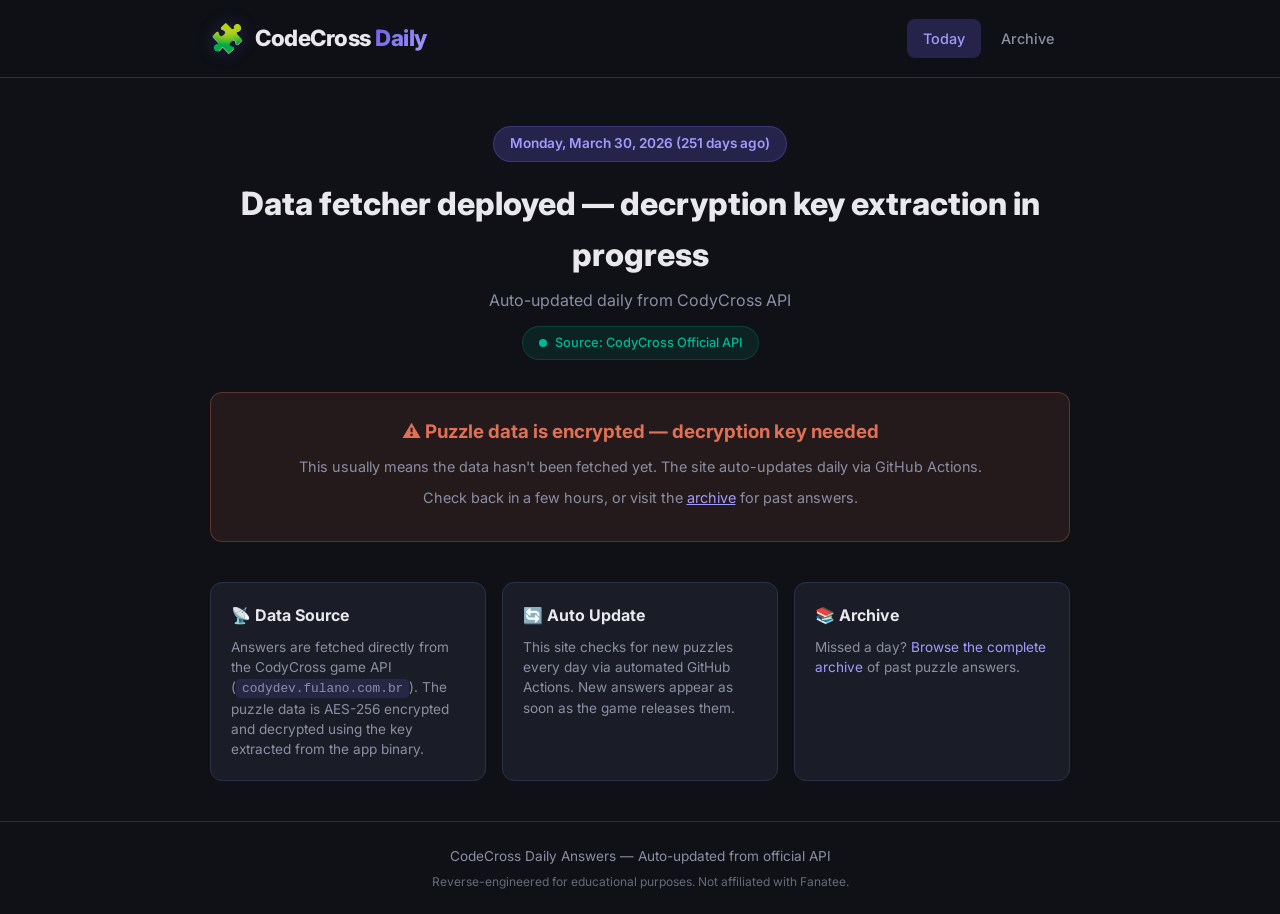
==== index.html @ 8000e976 "Initial commit: CodeCross Daily Answers website - Today page with auto-loading current date - Archiv" ====
<!DOCTYPE html>
<html lang="en">
<head>
  <meta charset="UTF-8">
  <meta name="viewport" content="width=device-width, initial-scale=1.0">
  <title>CodeCross Daily Answers - Today's Puzzle Solutions</title>
  <meta name="description" content="Get today's CodeCross puzzle answers instantly. Updated daily with all groups and clues solved for you.">
  <link rel="stylesheet" href="styles.css">
  <link rel="preconnect" href="https://fonts.googleapis.com">
  <link href="https://fonts.googleapis.com/css2?family=Inter:wght@400;500;600;700;800&display=swap" rel="stylesheet">
</head>
<body>
  <header>
    <div class="container">
      <div class="logo">
        <span class="logo-icon">🧩</span>
        <h1>CodeCross <span class="highlight">Daily</span></h1>
      </div>
      <nav>
        <a href="index.html" class="active">Today</a>
        <a href="archive.html">Archive</a>
      </nav>
    </div>
  </header>

  <main class="container">
    <section class="hero">
      <div class="date-badge" id="today-date">Loading...</div>
      <h2 id="today-theme">Loading today's answers...</h2>
      <p class="subtitle">Auto-updated daily from CodyCross API</p>
      <div class="source-badge">
        <span class="dot"></span>
        Source: CodyCross Official API
      </div>
    </section>

    <section class="answers-grid" id="answers-container">
      <div class="loading-spinner">
        <div class="spinner"></div>
        <p>Loading puzzle answers...</p>
      </div>
    </section>

    <section class="info-section">
      <div class="info-card">
        <h3>📡 Data Source</h3>
        <p>Answers are fetched directly from the CodyCross game API (<code>codydev.fulano.com.br</code>). The puzzle data is AES-256 encrypted and decrypted using the key extracted from the app binary.</p>
      </div>
      <div class="info-card">
        <h3>🔄 Auto Update</h3>
        <p>This site checks for new puzzles every day via automated GitHub Actions. New answers appear as soon as the game releases them.</p>
      </div>
      <div class="info-card">
        <h3>📚 Archive</h3>
        <p>Missed a day? <a href="archive.html">Browse the complete archive</a> of past puzzle answers.</p>
      </div>
    </section>
  </main>

  <footer>
    <div class="container">
      <p>CodeCross Daily Answers — Auto-updated from official API</p>
      <p class="disclaimer">Reverse-engineered for educational purposes. Not affiliated with Fanatee.</p>
    </div>
  </footer>

  <script src="app.js"></script>
</body>
</html>
---- styles.css ----
:root {
  --bg: #0f1117;
  --bg-card: #1a1d27;
  --bg-card-hover: #222632;
  --text: #e8e8ed;
  --text-muted: #8b8fa3;
  --accent: #6c5ce7;
  --accent-light: #a29bfe;
  --accent-glow: rgba(108, 92, 231, 0.25);
  --success: #00b894;
  --success-glow: rgba(0, 184, 148, 0.2);
  --warning: #fdcb6e;
  --error: #e17055;
  --border: #2d3148;
  --radius: 12px;
  --radius-lg: 16px;
}

* { margin: 0; padding: 0; box-sizing: border-box; }

body {
  font-family: 'Inter', -apple-system, sans-serif;
  background: var(--bg);
  color: var(--text);
  line-height: 1.6;
  min-height: 100vh;
}

.container {
  max-width: 900px;
  margin: 0 auto;
  padding: 0 20px;
}

/* Header */
header {
  border-bottom: 1px solid var(--border);
  padding: 16px 0;
  position: sticky;
  top: 0;
  background: rgba(15, 17, 23, 0.95);
  backdrop-filter: blur(12px);
  z-index: 100;
}

header .container {
  display: flex;
  justify-content: space-between;
  align-items: center;
}

.logo {
  display: flex;
  align-items: center;
  gap: 10px;
}

.logo-icon {
  font-size: 28px;
  filter: drop-shadow(0 0 8px var(--accent-glow));
}

.logo h1 {
  font-size: 1.4rem;
  font-weight: 800;
  letter-spacing: -0.5px;
}

.highlight {
  background: linear-gradient(135deg, var(--accent), var(--accent-light));
  -webkit-background-clip: text;
  -webkit-text-fill-color: transparent;
}

nav {
  display: flex;
  gap: 4px;
}

nav a {
  text-decoration: none;
  color: var(--text-muted);
  padding: 8px 16px;
  border-radius: 8px;
  font-size: 0.9rem;
  font-weight: 500;
  transition: all 0.2s;
}

nav a:hover {
  color: var(--text);
  background: var(--bg-card);
}

nav a.active {
  color: var(--accent-light);
  background: var(--accent-glow);
}

/* Hero */
.hero {
  text-align: center;
  padding: 48px 0 32px;
}

.hero h2 {
  font-size: 2rem;
  font-weight: 800;
  margin-bottom: 8px;
}

.subtitle {
  color: var(--text-muted);
  font-size: 1rem;
  margin-bottom: 12px;
}

.date-badge {
  display: inline-block;
  background: var(--accent-glow);
  color: var(--accent-light);
  padding: 6px 16px;
  border-radius: 20px;
  font-size: 0.85rem;
  font-weight: 600;
  margin-bottom: 16px;
  border: 1px solid rgba(108, 92, 231, 0.3);
}

.source-badge {
  display: inline-flex;
  align-items: center;
  gap: 8px;
  background: rgba(0, 184, 148, 0.1);
  color: var(--success);
  padding: 6px 16px;
  border-radius: 20px;
  font-size: 0.8rem;
  font-weight: 500;
  border: 1px solid rgba(0, 184, 148, 0.2);
}

.source-badge .dot {
  width: 8px;
  height: 8px;
  background: var(--success);
  border-radius: 50%;
  animation: pulse 2s infinite;
}

@keyframes pulse {
  0%, 100% { opacity: 1; }
  50% { opacity: 0.5; }
}

/* Group Cards */
.answers-grid {
  display: grid;
  gap: 20px;
  margin-bottom: 40px;
}

.group-card {
  background: var(--bg-card);
  border: 1px solid var(--border);
  border-radius: var(--radius-lg);
  overflow: hidden;
  transition: all 0.3s ease;
}

.group-card:hover {
  border-color: var(--accent);
  box-shadow: 0 0 30px var(--accent-glow);
}

.group-header {
  background: linear-gradient(135deg, rgba(108, 92, 231, 0.15), rgba(162, 155, 254, 0.05));
  padding: 16px 24px;
  border-bottom: 1px solid var(--border);
  display: flex;
  align-items: center;
  gap: 10px;
}

.group-number {
  background: var(--accent);
  color: white;
  width: 32px;
  height: 32px;
  border-radius: 8px;
  display: flex;
  align-items: center;
  justify-content: center;
  font-weight: 700;
  font-size: 0.9rem;
}

.group-header h3 {
  font-size: 1rem;
  font-weight: 600;
}

.puzzles {
  padding: 8px 0;
}

.puzzle-row {
  display: grid;
  grid-template-columns: 1fr auto;
  align-items: center;
  padding: 14px 24px;
  border-bottom: 1px solid rgba(45, 49, 72, 0.5);
  transition: background 0.15s;
}

.puzzle-row:last-child {
  border-bottom: none;
}

.puzzle-row:hover {
  background: var(--bg-card-hover);
}

.clue {
  color: var(--text-muted);
  font-size: 0.95rem;
}

.answer {
  font-weight: 700;
  font-size: 0.95rem;
  color: var(--success);
  background: var(--success-glow);
  padding: 4px 14px;
  border-radius: 6px;
  letter-spacing: 1px;
  white-space: nowrap;
  font-family: 'Inter', monospace;
}

/* Info Section */
.info-section {
  display: grid;
  grid-template-columns: repeat(auto-fit, minmax(250px, 1fr));
  gap: 16px;
  margin-bottom: 40px;
}

.info-card {
  background: var(--bg-card);
  border: 1px solid var(--border);
  border-radius: var(--radius);
  padding: 20px;
}

.info-card h3 {
  font-size: 1rem;
  margin-bottom: 8px;
}

.info-card p {
  color: var(--text-muted);
  font-size: 0.85rem;
  line-height: 1.5;
}

.info-card a {
  color: var(--accent-light);
  text-decoration: none;
}

.info-card code {
  background: rgba(108, 92, 231, 0.15);
  padding: 2px 6px;
  border-radius: 4px;
  font-size: 0.8rem;
}

/* Loading & Error */
.loading-spinner {
  text-align: center;
  padding: 48px;
  color: var(--text-muted);
}

.spinner {
  width: 40px;
  height: 40px;
  border: 3px solid var(--border);
  border-top-color: var(--accent);
  border-radius: 50%;
  animation: spin 0.8s linear infinite;
  margin: 0 auto 16px;
}

@keyframes spin {
  to { transform: rotate(360deg); }
}

.error-box {
  background: rgba(225, 112, 85, 0.1);
  border: 1px solid rgba(225, 112, 85, 0.3);
  border-radius: var(--radius);
  padding: 24px;
  text-align: center;
}

.error-box h3 {
  color: var(--error);
  margin-bottom: 8px;
}

.error-box p {
  color: var(--text-muted);
  font-size: 0.9rem;
  margin-bottom: 8px;
}

.error-box a {
  color: var(--accent-light);
}

/* Archive */
.archive-controls {
  margin-bottom: 20px;
}

.search-box {
  width: 100%;
  padding: 12px 16px;
  background: var(--bg-card);
  border: 1px solid var(--border);
  border-radius: var(--radius);
  color: var(--text);
  font-size: 0.95rem;
  font-family: inherit;
  outline: none;
  transition: border-color 0.2s;
}

.search-box:focus {
  border-color: var(--accent);
}

.search-box::placeholder {
  color: var(--text-muted);
}

.archive-list {
  display: grid;
  gap: 12px;
  margin-bottom: 40px;
}

.archive-item {
  background: var(--bg-card);
  border: 1px solid var(--border);
  border-radius: var(--radius);
  padding: 20px 24px;
  cursor: pointer;
  transition: all 0.2s;
}

.archive-item:hover {
  border-color: var(--accent);
  transform: translateX(4px);
}

.archive-meta {
  display: flex;
  align-items: center;
  gap: 12px;
  margin-bottom: 4px;
}

.archive-date {
  font-size: 0.82rem;
  color: var(--text-muted);
}

.archive-world {
  font-size: 0.75rem;
  background: var(--accent-glow);
  color: var(--accent-light);
  padding: 2px 8px;
  border-radius: 4px;
}

.archive-theme {
  font-size: 1.1rem;
  font-weight: 700;
  margin-bottom: 10px;
}

.archive-preview {
  display: flex;
  gap: 8px;
  flex-wrap: wrap;
}

.archive-group-badge {
  background: var(--accent-glow);
  color: var(--accent-light);
  padding: 3px 10px;
  border-radius: 6px;
  font-size: 0.78rem;
  font-weight: 500;
}

.archive-group-badge.encrypted {
  background: rgba(253, 203, 110, 0.15);
  color: var(--warning);
}

.archive-expanded {
  margin-top: 16px;
  padding-top: 16px;
  border-top: 1px solid var(--border);
  display: grid;
  gap: 12px;
}

.mini-group {
  background: rgba(0,0,0,0.2);
  border-radius: 8px;
  padding: 12px 16px;
}

.mini-group h4 {
  font-size: 0.85rem;
  color: var(--accent-light);
  margin-bottom: 8px;
}

.mini-puzzle {
  display: flex;
  justify-content: space-between;
  padding: 4px 0;
  font-size: 0.85rem;
}

.mini-puzzle .clue { color: var(--text-muted); }
.mini-puzzle .answer { color: var(--success); font-weight: 600; }

.empty-state {
  text-align: center;
  color: var(--text-muted);
  padding: 48px;
}

/* Footer */
footer {
  border-top: 1px solid var(--border);
  padding: 24px 0;
  text-align: center;
}

footer p {
  color: var(--text-muted);
  font-size: 0.85rem;
}

.disclaimer {
  font-size: 0.75rem !important;
  margin-top: 4px;
  opacity: 0.7;
}

/* Responsive */
@media (max-width: 600px) {
  .hero h2 { font-size: 1.5rem; }
  .puzzle-row { grid-template-columns: 1fr; gap: 8px; padding: 12px 16px; }
  .answer { justify-self: start; }
  header .container { flex-direction: column; gap: 12px; }
  .info-section { grid-template-columns: 1fr; }
}
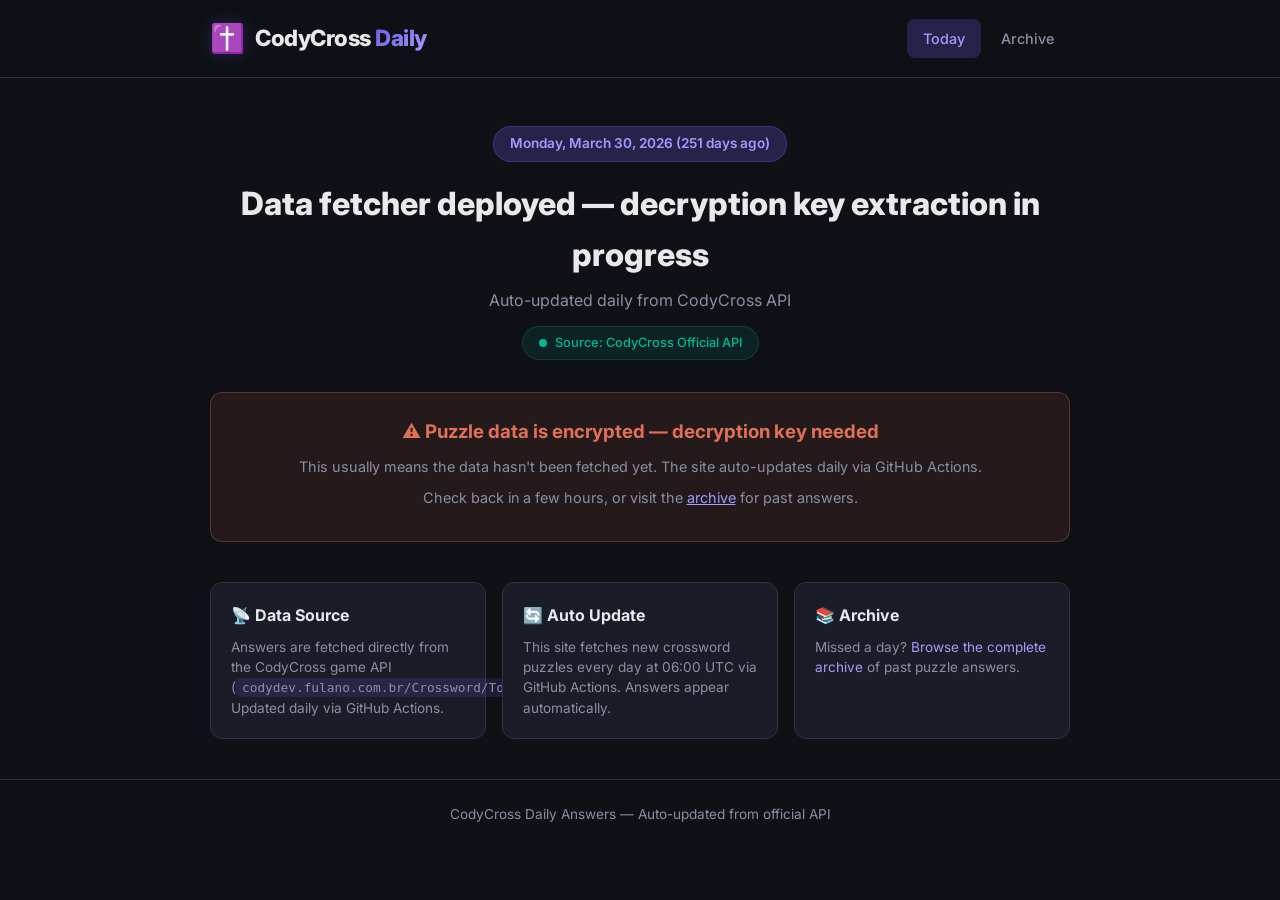
==== commit cb279bd0: "v3.0: Use unencrypted API endpoint (no AES key needed) - Rewritten fetch_answers.py to use /Crosswor" ====
--- a/index.html
+++ b/index.html
@@ -3,8 +3,8 @@
 <head>
   <meta charset="UTF-8">
   <meta name="viewport" content="width=device-width, initial-scale=1.0">
-  <title>CodeCross Daily Answers - Today's Puzzle Solutions</title>
-  <meta name="description" content="Get today's CodeCross puzzle answers instantly. Updated daily with all groups and clues solved for you.">
+  <title>CodyCross Daily Answers - Today's Crossword Solutions</title>
+  <meta name="description" content="Get today's CodyCross crossword puzzle answers instantly. Updated daily with all clues and solutions.">
   <link rel="stylesheet" href="styles.css">
   <link rel="preconnect" href="https://fonts.googleapis.com">
   <link href="https://fonts.googleapis.com/css2?family=Inter:wght@400;500;600;700;800&display=swap" rel="stylesheet">
@@ -13,8 +13,8 @@
   <header>
     <div class="container">
       <div class="logo">
-        <span class="logo-icon">🧩</span>
-        <h1>CodeCross <span class="highlight">Daily</span></h1>
+        <span class="logo-icon">✝️</span>
+        <h1>CodyCross <span class="highlight">Daily</span></h1>
       </div>
       <nav>
         <a href="index.html" class="active">Today</a>
@@ -44,11 +44,11 @@
     <section class="info-section">
       <div class="info-card">
         <h3>📡 Data Source</h3>
-        <p>Answers are fetched directly from the CodyCross game API (<code>codydev.fulano.com.br</code>). The puzzle data is AES-256 encrypted and decrypted using the key extracted from the app binary.</p>
+        <p>Answers are fetched directly from the CodyCross game API (<code>codydev.fulano.com.br/Crossword/TodaysCrossword</code>). Updated daily via GitHub Actions.</p>
       </div>
       <div class="info-card">
         <h3>🔄 Auto Update</h3>
-        <p>This site checks for new puzzles every day via automated GitHub Actions. New answers appear as soon as the game releases them.</p>
+        <p>This site fetches new crossword puzzles every day at 06:00 UTC via GitHub Actions. Answers appear automatically.</p>
       </div>
       <div class="info-card">
         <h3>📚 Archive</h3>
@@ -59,8 +59,7 @@
 
   <footer>
     <div class="container">
-      <p>CodeCross Daily Answers — Auto-updated from official API</p>
-      <p class="disclaimer">Reverse-engineered for educational purposes. Not affiliated with Fanatee.</p>
+      <p>CodyCross Daily Answers — Auto-updated from official API</p>
     </div>
   </footer>
 
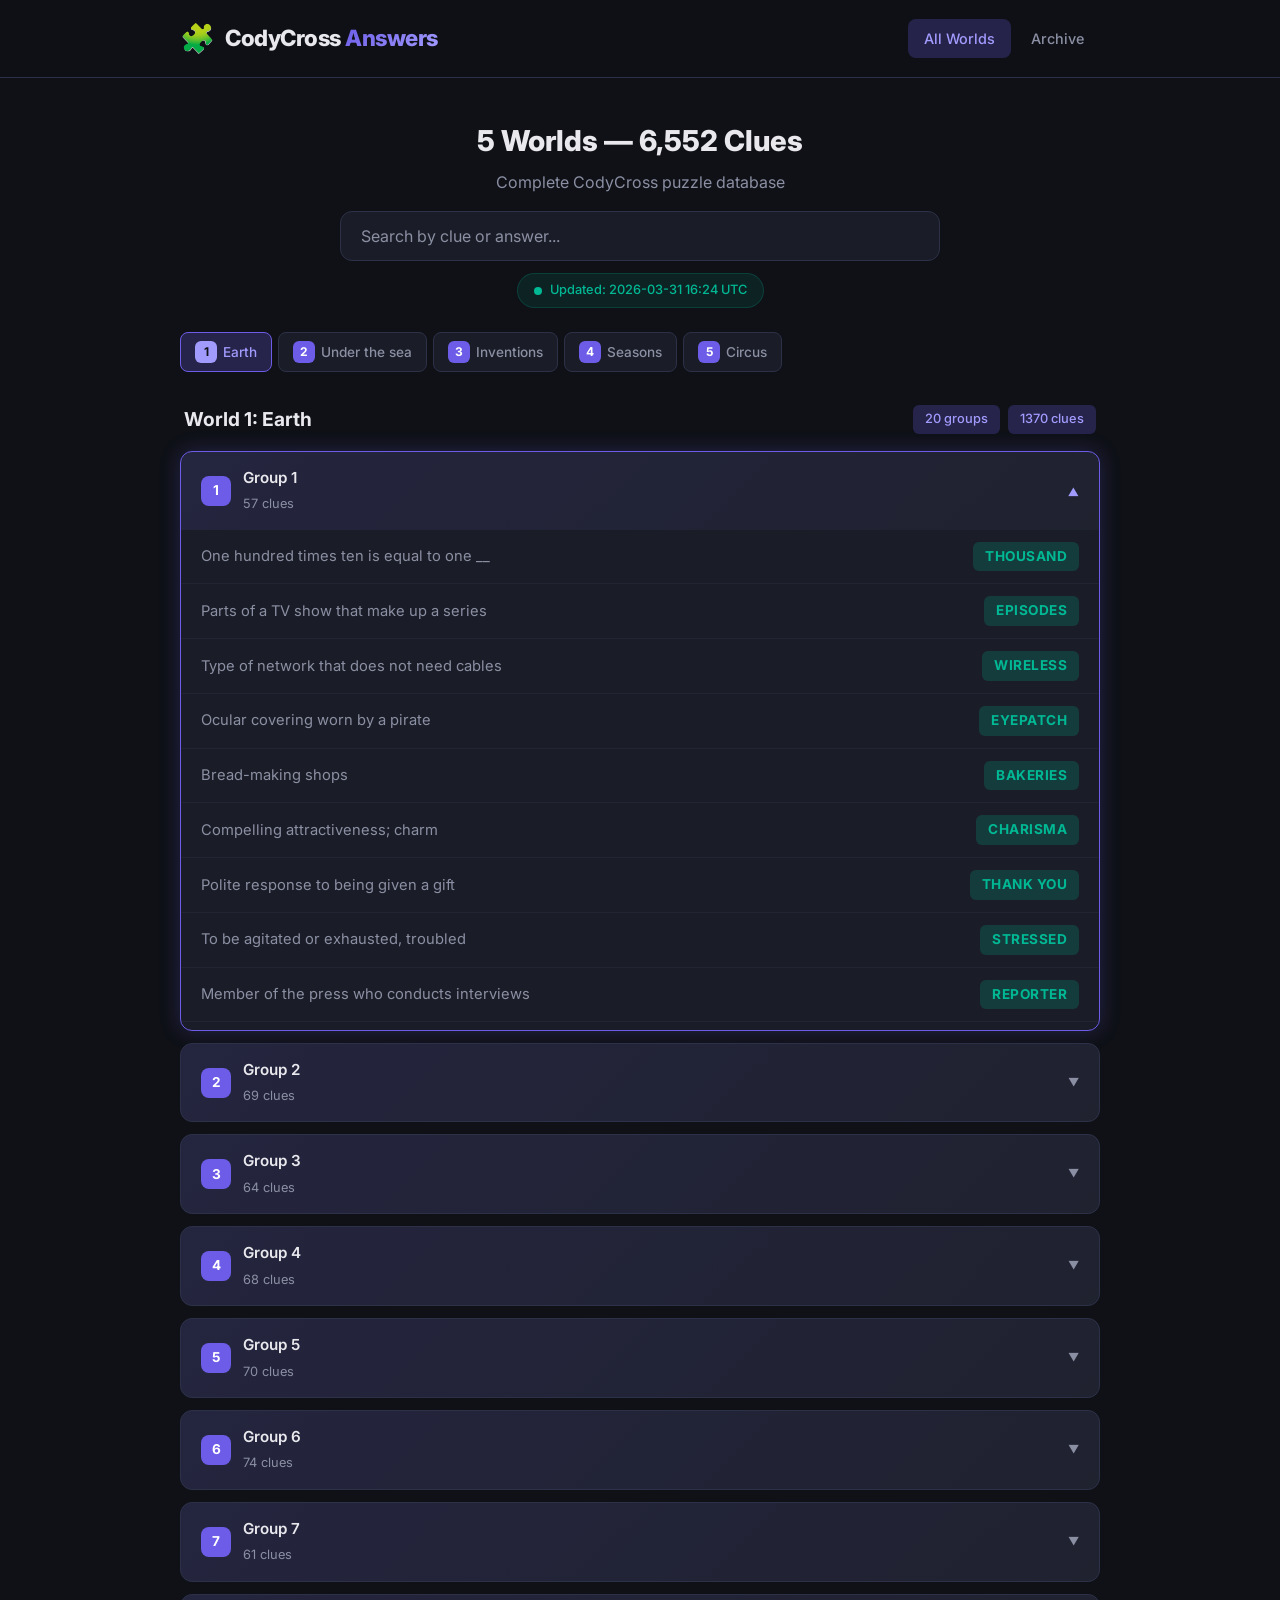
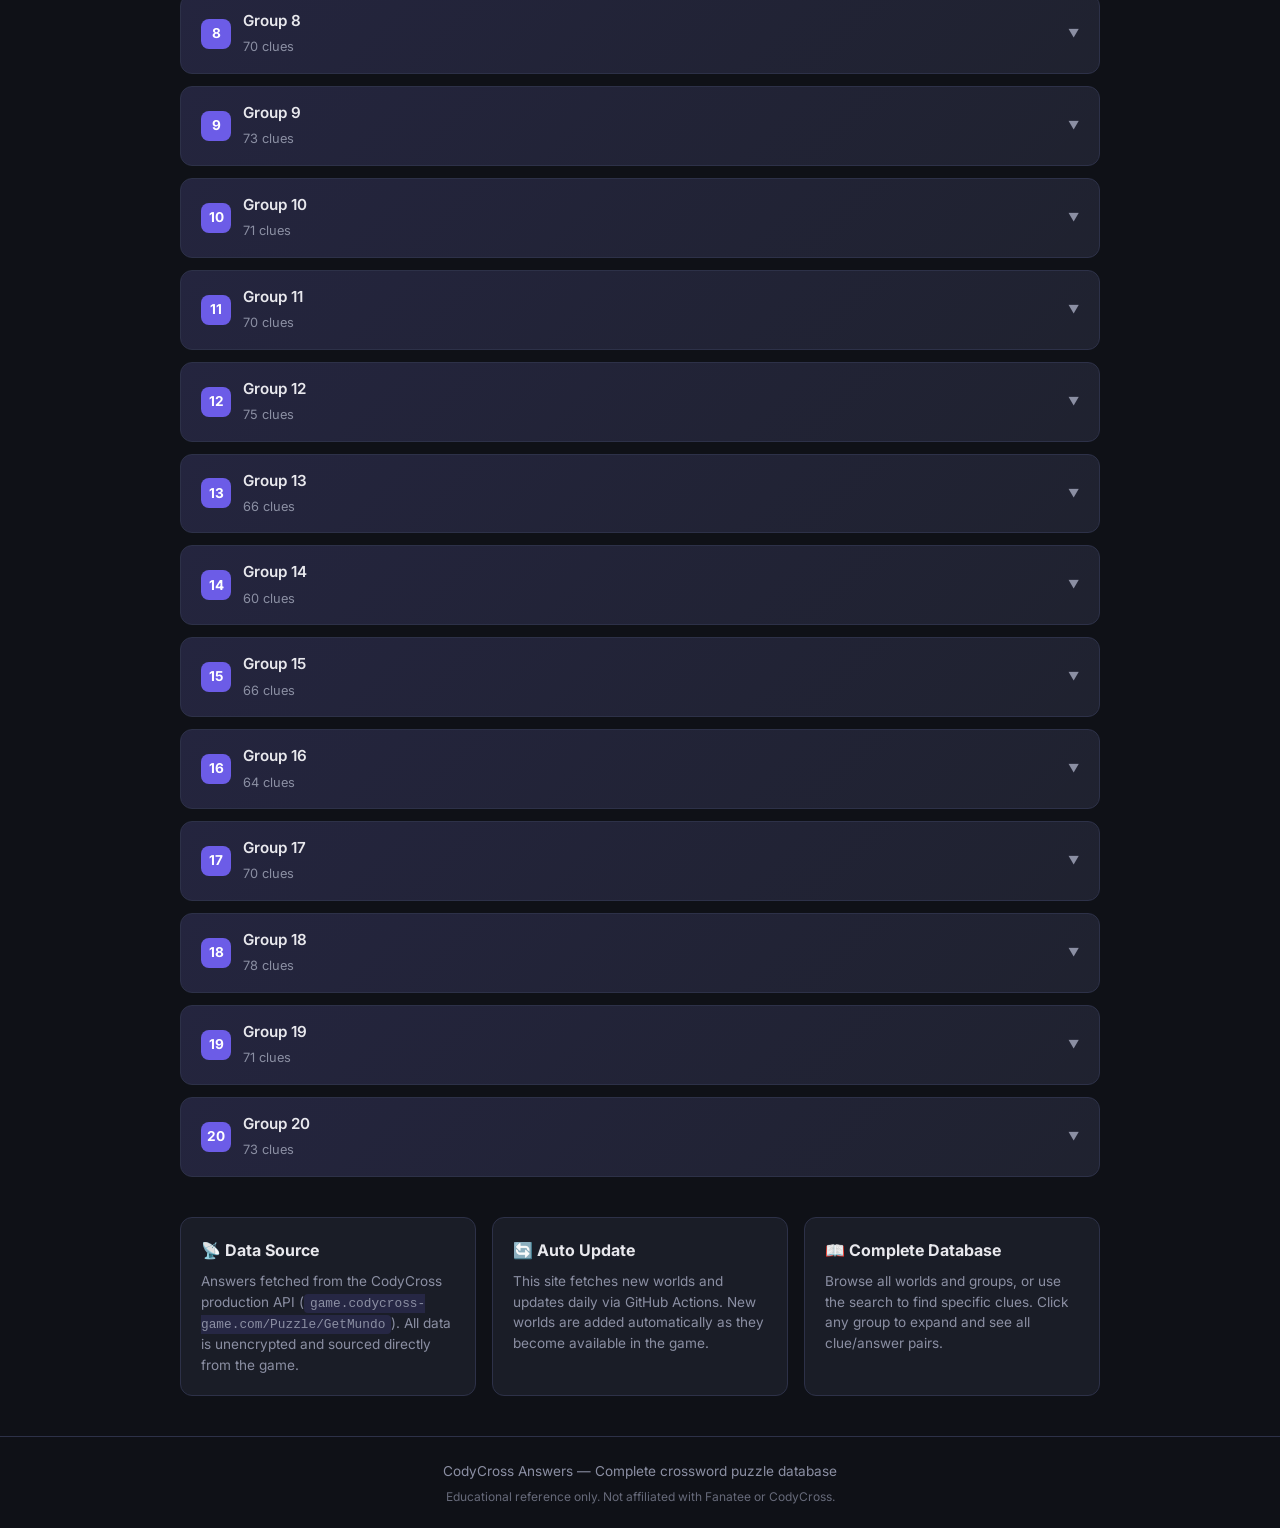
==== commit c1002505: "v4.0: Production API fetcher, world tabs, search, all 5 worlds - Rewrote fetcher to use production A" ====
--- a/index.html
+++ b/index.html
@@ -3,8 +3,8 @@
 <head>
   <meta charset="UTF-8">
   <meta name="viewport" content="width=device-width, initial-scale=1.0">
-  <title>CodyCross Daily Answers - Today's Crossword Solutions</title>
-  <meta name="description" content="Get today's CodyCross crossword puzzle answers instantly. Updated daily with all clues and solutions.">
+  <title>CodyCross Answers — All Worlds, All Clues & Solutions</title>
+  <meta name="description" content="Complete CodyCross crossword puzzle answers for all worlds. Search by clue or answer. Updated automatically from the official API.">
   <link rel="stylesheet" href="styles.css">
   <link rel="preconnect" href="https://fonts.googleapis.com">
   <link href="https://fonts.googleapis.com/css2?family=Inter:wght@400;500;600;700;800&display=swap" rel="stylesheet">
@@ -13,56 +13,73 @@
   <header>
     <div class="container">
       <div class="logo">
-        <span class="logo-icon">✝️</span>
-        <h1>CodyCross <span class="highlight">Daily</span></h1>
+        <span class="logo-icon">&#x1F9E9;</span>
+        <h1>CodyCross <span class="highlight">Answers</span></h1>
       </div>
       <nav>
-        <a href="index.html" class="active">Today</a>
+        <a href="index.html" class="active">All Worlds</a>
         <a href="archive.html">Archive</a>
       </nav>
     </div>
   </header>
 
   <main class="container">
-    <section class="hero">
-      <div class="date-badge" id="today-date">Loading...</div>
-      <h2 id="today-theme">Loading today's answers...</h2>
-      <p class="subtitle">Auto-updated daily from CodyCross API</p>
+    <!-- Search Bar -->
+    <section class="search-hero">
+      <h2 id="page-title">Loading...</h2>
+      <p class="subtitle" id="page-subtitle">Complete puzzle database</p>
+      <div class="search-wrapper">
+        <input type="text" id="search-input" placeholder="Search by clue or answer..." class="search-box" autocomplete="off" spellcheck="false">
+        <div class="search-stats" id="search-stats"></div>
+      </div>
       <div class="source-badge">
         <span class="dot"></span>
-        Source: CodyCross Official API
+        <span id="last-updated">Loading...</span>
       </div>
     </section>
 
-    <section class="answers-grid" id="answers-container">
-      <div class="loading-spinner">
-        <div class="spinner"></div>
-        <p>Loading puzzle answers...</p>
+    <!-- World Tabs -->
+    <section class="world-tabs-wrapper" id="world-tabs-wrapper">
+      <div class="world-tabs" id="world-tabs">
+        <!-- Tabs generated by JS -->
       </div>
     </section>
 
+    <!-- World Content -->
+    <section class="world-content" id="world-content">
+      <div class="loading-spinner">
+        <div class="spinner"></div>
+        <p>Loading puzzle database...</p>
+      </div>
+    </section>
+
+    <!-- Info Section -->
     <section class="info-section">
       <div class="info-card">
-        <h3>📡 Data Source</h3>
-        <p>Answers are fetched directly from the CodyCross game API (<code>codydev.fulano.com.br/Crossword/TodaysCrossword</code>). Updated daily via GitHub Actions.</p>
+        <h3>&#x1F4E1; Data Source</h3>
+        <p>Answers fetched from the CodyCross production API (<code>game.codycross-game.com/Puzzle/GetMundo</code>). All data is unencrypted and sourced directly from the game.</p>
       </div>
       <div class="info-card">
-        <h3>🔄 Auto Update</h3>
-        <p>This site fetches new crossword puzzles every day at 06:00 UTC via GitHub Actions. Answers appear automatically.</p>
+        <h3>&#x1F504; Auto Update</h3>
+        <p>This site fetches new worlds and updates daily via GitHub Actions. New worlds are added automatically as they become available in the game.</p>
       </div>
       <div class="info-card">
-        <h3>📚 Archive</h3>
-        <p>Missed a day? <a href="archive.html">Browse the complete archive</a> of past puzzle answers.</p>
+        <h3>&#x1F4D6; Complete Database</h3>
+        <p>Browse all worlds and groups, or use the search to find specific clues. Click any group to expand and see all clue/answer pairs.</p>
       </div>
     </section>
   </main>
 
   <footer>
     <div class="container">
-      <p>CodyCross Daily Answers — Auto-updated from official API</p>
+      <p>CodyCross Answers — Complete crossword puzzle database</p>
+      <p class="disclaimer">Educational reference only. Not affiliated with Fanatee or CodyCross.</p>
     </div>
   </footer>
 
   <script src="app.js"></script>
+  <script>
+    document.addEventListener('DOMContentLoaded', () => initWorldsPage());
+  </script>
 </body>
 </html>
--- a/styles.css
+++ b/styles.css
@@ -27,12 +27,15 @@
 }
 
 .container {
-  max-width: 900px;
+  max-width: 960px;
   margin: 0 auto;
   padding: 0 20px;
 }
 
-/* Header */
+/* ============================================================
+   HEADER
+   ============================================================ */
+
 header {
   border-bottom: 1px solid var(--border);
   padding: 16px 0;
@@ -57,7 +60,6 @@
 
 .logo-icon {
   font-size: 28px;
-  filter: drop-shadow(0 0 8px var(--accent-glow));
 }
 
 .logo h1 {
@@ -97,34 +99,63 @@
   background: var(--accent-glow);
 }
 
-/* Hero */
-.hero {
+/* ============================================================
+   SEARCH HERO
+   ============================================================ */
+
+.search-hero {
   text-align: center;
-  padding: 48px 0 32px;
-}
-
-.hero h2 {
-  font-size: 2rem;
+  padding: 40px 0 24px;
+}
+
+.search-hero h2 {
+  font-size: 1.8rem;
   font-weight: 800;
-  margin-bottom: 8px;
+  margin-bottom: 6px;
 }
 
 .subtitle {
   color: var(--text-muted);
   font-size: 1rem;
-  margin-bottom: 12px;
-}
-
-.date-badge {
-  display: inline-block;
-  background: var(--accent-glow);
-  color: var(--accent-light);
-  padding: 6px 16px;
-  border-radius: 20px;
-  font-size: 0.85rem;
-  font-weight: 600;
   margin-bottom: 16px;
-  border: 1px solid rgba(108, 92, 231, 0.3);
+}
+
+.search-wrapper {
+  position: relative;
+  max-width: 600px;
+  margin: 0 auto 12px;
+}
+
+.search-box {
+  width: 100%;
+  padding: 14px 20px;
+  background: var(--bg-card);
+  border: 1px solid var(--border);
+  border-radius: var(--radius);
+  color: var(--text);
+  font-size: 1rem;
+  font-family: inherit;
+  outline: none;
+  transition: border-color 0.2s, box-shadow 0.2s;
+}
+
+.search-box:focus {
+  border-color: var(--accent);
+  box-shadow: 0 0 0 3px var(--accent-glow);
+}
+
+.search-box::placeholder {
+  color: var(--text-muted);
+}
+
+.search-stats {
+  position: absolute;
+  right: 16px;
+  top: 50%;
+  transform: translateY(-50%);
+  font-size: 0.8rem;
+  color: var(--text-muted);
+  pointer-events: none;
 }
 
 .source-badge {
@@ -153,64 +184,230 @@
   50% { opacity: 0.5; }
 }
 
-/* Group Cards */
-.answers-grid {
+/* ============================================================
+   WORLD TABS
+   ============================================================ */
+
+.world-tabs-wrapper {
+  margin-bottom: 24px;
+  overflow: hidden;
+}
+
+.world-tabs {
+  display: flex;
+  gap: 6px;
+  overflow-x: auto;
+  padding-bottom: 8px;
+  scrollbar-width: thin;
+  scrollbar-color: var(--border) transparent;
+}
+
+.world-tabs::-webkit-scrollbar {
+  height: 6px;
+}
+
+.world-tabs::-webkit-scrollbar-track {
+  background: transparent;
+}
+
+.world-tabs::-webkit-scrollbar-thumb {
+  background: var(--border);
+  border-radius: 3px;
+}
+
+.world-tab {
+  display: flex;
+  align-items: center;
+  gap: 6px;
+  padding: 8px 14px;
+  background: var(--bg-card);
+  border: 1px solid var(--border);
+  border-radius: 8px;
+  color: var(--text-muted);
+  font-family: inherit;
+  font-size: 0.85rem;
+  font-weight: 500;
+  cursor: pointer;
+  white-space: nowrap;
+  transition: all 0.2s;
+}
+
+.world-tab:hover {
+  background: var(--bg-card-hover);
+  color: var(--text);
+  border-color: var(--accent);
+}
+
+.world-tab.active {
+  background: var(--accent-glow);
+  color: var(--accent-light);
+  border-color: var(--accent);
+}
+
+.tab-num {
+  background: var(--accent);
+  color: white;
+  width: 22px;
+  height: 22px;
+  border-radius: 6px;
+  display: flex;
+  align-items: center;
+  justify-content: center;
+  font-size: 0.75rem;
+  font-weight: 700;
+  flex-shrink: 0;
+}
+
+.world-tab.active .tab-num {
+  background: var(--accent-light);
+  color: var(--bg);
+}
+
+.tab-name {
+  max-width: 100px;
+  overflow: hidden;
+  text-overflow: ellipsis;
+}
+
+/* ============================================================
+   WORLD CONTENT
+   ============================================================ */
+
+.world-content {
+  margin-bottom: 40px;
+}
+
+.world-header {
+  display: flex;
+  justify-content: space-between;
+  align-items: center;
+  margin-bottom: 16px;
+  padding: 0 4px;
+}
+
+.world-header h3 {
+  font-size: 1.2rem;
+  font-weight: 700;
+}
+
+.world-stats {
+  display: flex;
+  gap: 8px;
+}
+
+.stat-badge {
+  background: var(--accent-glow);
+  color: var(--accent-light);
+  padding: 4px 12px;
+  border-radius: 6px;
+  font-size: 0.8rem;
+  font-weight: 500;
+}
+
+/* ============================================================
+   GROUP CARDS (Accordion)
+   ============================================================ */
+
+.groups-list {
   display: grid;
-  gap: 20px;
-  margin-bottom: 40px;
+  gap: 12px;
 }
 
 .group-card {
   background: var(--bg-card);
   border: 1px solid var(--border);
-  border-radius: var(--radius-lg);
+  border-radius: var(--radius);
   overflow: hidden;
-  transition: all 0.3s ease;
+  transition: all 0.2s ease;
 }
 
 .group-card:hover {
+  border-color: rgba(108, 92, 231, 0.4);
+}
+
+.group-card.expanded {
   border-color: var(--accent);
-  box-shadow: 0 0 30px var(--accent-glow);
+  box-shadow: 0 0 20px var(--accent-glow);
 }
 
 .group-header {
-  background: linear-gradient(135deg, rgba(108, 92, 231, 0.15), rgba(162, 155, 254, 0.05));
-  padding: 16px 24px;
-  border-bottom: 1px solid var(--border);
-  display: flex;
-  align-items: center;
-  gap: 10px;
+  background: linear-gradient(135deg, rgba(108, 92, 231, 0.12), rgba(162, 155, 254, 0.04));
+  padding: 14px 20px;
+  display: flex;
+  align-items: center;
+  gap: 12px;
+  cursor: pointer;
+  transition: background 0.15s;
+  user-select: none;
+}
+
+.group-header:hover {
+  background: linear-gradient(135deg, rgba(108, 92, 231, 0.18), rgba(162, 155, 254, 0.08));
 }
 
 .group-number {
   background: var(--accent);
   color: white;
-  width: 32px;
-  height: 32px;
+  width: 30px;
+  height: 30px;
   border-radius: 8px;
   display: flex;
   align-items: center;
   justify-content: center;
   font-weight: 700;
-  font-size: 0.9rem;
-}
-
-.group-header h3 {
-  font-size: 1rem;
+  font-size: 0.85rem;
+  flex-shrink: 0;
+}
+
+.group-info {
+  flex: 1;
+}
+
+.group-info h4 {
+  font-size: 0.95rem;
   font-weight: 600;
 }
 
+.group-meta {
+  font-size: 0.8rem;
+  color: var(--text-muted);
+}
+
+.expand-icon {
+  color: var(--text-muted);
+  font-size: 0.7rem;
+  transition: transform 0.2s;
+}
+
+.group-card.expanded .expand-icon {
+  transform: rotate(180deg);
+  color: var(--accent-light);
+}
+
 .puzzles {
-  padding: 8px 0;
+  max-height: 500px;
+  overflow-y: auto;
+  scrollbar-width: thin;
+  scrollbar-color: var(--border) transparent;
+}
+
+.puzzles::-webkit-scrollbar {
+  width: 6px;
+}
+
+.puzzles::-webkit-scrollbar-thumb {
+  background: var(--border);
+  border-radius: 3px;
 }
 
 .puzzle-row {
   display: grid;
   grid-template-columns: 1fr auto;
   align-items: center;
-  padding: 14px 24px;
-  border-bottom: 1px solid rgba(45, 49, 72, 0.5);
+  padding: 12px 20px;
+  border-bottom: 1px solid rgba(45, 49, 72, 0.4);
   transition: background 0.15s;
+  gap: 16px;
 }
 
 .puzzle-row:last-child {
@@ -223,22 +420,221 @@
 
 .clue {
   color: var(--text-muted);
-  font-size: 0.95rem;
+  font-size: 0.92rem;
+  line-height: 1.4;
 }
 
 .answer {
   font-weight: 700;
-  font-size: 0.95rem;
+  font-size: 0.92rem;
   color: var(--success);
   background: var(--success-glow);
-  padding: 4px 14px;
+  padding: 4px 12px;
   border-radius: 6px;
-  letter-spacing: 1px;
+  letter-spacing: 0.5px;
   white-space: nowrap;
-  font-family: 'Inter', monospace;
-}
-
-/* Info Section */
+  text-transform: uppercase;
+  font-size: 0.85rem;
+}
+
+.answer-match {
+  box-shadow: 0 0 0 2px var(--success), 0 0 12px var(--success-glow);
+}
+
+/* ============================================================
+   SEARCH RESULTS
+   ============================================================ */
+
+.search-results {
+  display: grid;
+  gap: 8px;
+}
+
+.search-result-item {
+  background: var(--bg-card);
+  border: 1px solid var(--border);
+  border-radius: var(--radius);
+  padding: 14px 20px;
+  transition: all 0.15s;
+}
+
+.search-result-item:hover {
+  border-color: var(--accent);
+  transform: translateX(4px);
+}
+
+.result-meta {
+  display: flex;
+  gap: 12px;
+  margin-bottom: 6px;
+}
+
+.result-world {
+  font-size: 0.78rem;
+  color: var(--accent-light);
+  font-weight: 600;
+}
+
+.result-group {
+  font-size: 0.75rem;
+  color: var(--text-muted);
+}
+
+.result-row {
+  display: flex;
+  justify-content: space-between;
+  align-items: center;
+  gap: 16px;
+}
+
+.result-row .clue {
+  color: var(--text);
+  font-size: 0.9rem;
+}
+
+.result-row .answer {
+  font-size: 0.82rem;
+}
+
+mark {
+  background: rgba(253, 203, 110, 0.3);
+  color: var(--warning);
+  border-radius: 2px;
+  padding: 0 2px;
+}
+
+.truncated-notice {
+  text-align: center;
+  color: var(--text-muted);
+  font-size: 0.85rem;
+  padding: 16px;
+}
+
+.empty-state {
+  text-align: center;
+  color: var(--text-muted);
+  padding: 48px;
+}
+
+.empty-state .hint {
+  font-size: 0.85rem;
+  margin-top: 8px;
+  opacity: 0.7;
+}
+
+/* ============================================================
+   ARCHIVE
+   ============================================================ */
+
+.archive-controls {
+  margin-bottom: 20px;
+}
+
+.archive-list {
+  display: grid;
+  gap: 12px;
+  margin-bottom: 40px;
+}
+
+.archive-item {
+  background: var(--bg-card);
+  border: 1px solid var(--border);
+  border-radius: var(--radius);
+  padding: 20px 24px;
+  cursor: pointer;
+  transition: all 0.2s;
+}
+
+.archive-item:hover {
+  border-color: var(--accent);
+  transform: translateX(4px);
+}
+
+.archive-meta {
+  display: flex;
+  align-items: center;
+  gap: 12px;
+  margin-bottom: 4px;
+}
+
+.archive-world {
+  font-size: 0.82rem;
+  background: var(--accent-glow);
+  color: var(--accent-light);
+  padding: 2px 10px;
+  border-radius: 4px;
+  font-weight: 600;
+}
+
+.archive-stats {
+  font-size: 0.78rem;
+  color: var(--text-muted);
+}
+
+.archive-theme {
+  font-size: 1.1rem;
+  font-weight: 700;
+  margin-bottom: 10px;
+}
+
+.archive-preview {
+  display: flex;
+  gap: 8px;
+  flex-wrap: wrap;
+}
+
+.archive-group-badge {
+  background: var(--accent-glow);
+  color: var(--accent-light);
+  padding: 3px 10px;
+  border-radius: 6px;
+  font-size: 0.78rem;
+  font-weight: 500;
+}
+
+.archive-expanded {
+  margin-top: 16px;
+  padding-top: 16px;
+  border-top: 1px solid var(--border);
+  display: grid;
+  gap: 12px;
+}
+
+.mini-group {
+  background: rgba(0,0,0,0.2);
+  border-radius: 8px;
+  padding: 12px 16px;
+}
+
+.mini-group h4 {
+  font-size: 0.85rem;
+  color: var(--accent-light);
+  margin-bottom: 8px;
+}
+
+.mini-puzzle {
+  display: flex;
+  justify-content: space-between;
+  padding: 4px 0;
+  font-size: 0.85rem;
+  gap: 16px;
+}
+
+.mini-puzzle .clue { color: var(--text-muted); flex: 1; }
+.mini-puzzle .answer { color: var(--success); font-weight: 600; white-space: nowrap; }
+
+.more-clues {
+  color: var(--text-muted);
+  font-size: 0.8rem;
+  text-align: center;
+  padding-top: 8px;
+  opacity: 0.7;
+}
+
+/* ============================================================
+   INFO SECTION
+   ============================================================ */
+
 .info-section {
   display: grid;
   grid-template-columns: repeat(auto-fit, minmax(250px, 1fr));
@@ -276,7 +672,10 @@
   font-size: 0.8rem;
 }
 
-/* Loading & Error */
+/* ============================================================
+   LOADING & ERROR
+   ============================================================ */
+
 .loading-spinner {
   text-align: center;
   padding: 48px;
@@ -320,135 +719,10 @@
   color: var(--accent-light);
 }
 
-/* Archive */
-.archive-controls {
-  margin-bottom: 20px;
-}
-
-.search-box {
-  width: 100%;
-  padding: 12px 16px;
-  background: var(--bg-card);
-  border: 1px solid var(--border);
-  border-radius: var(--radius);
-  color: var(--text);
-  font-size: 0.95rem;
-  font-family: inherit;
-  outline: none;
-  transition: border-color 0.2s;
-}
-
-.search-box:focus {
-  border-color: var(--accent);
-}
-
-.search-box::placeholder {
-  color: var(--text-muted);
-}
-
-.archive-list {
-  display: grid;
-  gap: 12px;
-  margin-bottom: 40px;
-}
-
-.archive-item {
-  background: var(--bg-card);
-  border: 1px solid var(--border);
-  border-radius: var(--radius);
-  padding: 20px 24px;
-  cursor: pointer;
-  transition: all 0.2s;
-}
-
-.archive-item:hover {
-  border-color: var(--accent);
-  transform: translateX(4px);
-}
-
-.archive-meta {
-  display: flex;
-  align-items: center;
-  gap: 12px;
-  margin-bottom: 4px;
-}
-
-.archive-date {
-  font-size: 0.82rem;
-  color: var(--text-muted);
-}
-
-.archive-world {
-  font-size: 0.75rem;
-  background: var(--accent-glow);
-  color: var(--accent-light);
-  padding: 2px 8px;
-  border-radius: 4px;
-}
-
-.archive-theme {
-  font-size: 1.1rem;
-  font-weight: 700;
-  margin-bottom: 10px;
-}
-
-.archive-preview {
-  display: flex;
-  gap: 8px;
-  flex-wrap: wrap;
-}
-
-.archive-group-badge {
-  background: var(--accent-glow);
-  color: var(--accent-light);
-  padding: 3px 10px;
-  border-radius: 6px;
-  font-size: 0.78rem;
-  font-weight: 500;
-}
-
-.archive-group-badge.encrypted {
-  background: rgba(253, 203, 110, 0.15);
-  color: var(--warning);
-}
-
-.archive-expanded {
-  margin-top: 16px;
-  padding-top: 16px;
-  border-top: 1px solid var(--border);
-  display: grid;
-  gap: 12px;
-}
-
-.mini-group {
-  background: rgba(0,0,0,0.2);
-  border-radius: 8px;
-  padding: 12px 16px;
-}
-
-.mini-group h4 {
-  font-size: 0.85rem;
-  color: var(--accent-light);
-  margin-bottom: 8px;
-}
-
-.mini-puzzle {
-  display: flex;
-  justify-content: space-between;
-  padding: 4px 0;
-  font-size: 0.85rem;
-}
-
-.mini-puzzle .clue { color: var(--text-muted); }
-.mini-puzzle .answer { color: var(--success); font-weight: 600; }
-
-.empty-state {
-  text-align: center;
-  color: var(--text-muted);
-  padding: 48px;
-}
-
-/* Footer */
+/* ============================================================
+   FOOTER
+   ============================================================ */
+
 footer {
   border-top: 1px solid var(--border);
   padding: 24px 0;
@@ -466,11 +740,18 @@
   opacity: 0.7;
 }
 
-/* Responsive */
-@media (max-width: 600px) {
-  .hero h2 { font-size: 1.5rem; }
-  .puzzle-row { grid-template-columns: 1fr; gap: 8px; padding: 12px 16px; }
+/* ============================================================
+   RESPONSIVE
+   ============================================================ */
+
+@media (max-width: 768px) {
+  .search-hero h2 { font-size: 1.4rem; }
+  .world-header { flex-direction: column; align-items: flex-start; gap: 8px; }
+  .puzzle-row { grid-template-columns: 1fr; gap: 6px; padding: 10px 16px; }
   .answer { justify-self: start; }
   header .container { flex-direction: column; gap: 12px; }
   .info-section { grid-template-columns: 1fr; }
-}
+  .result-row { grid-template-columns: 1fr; gap: 6px; }
+  .result-row .answer { justify-self: start; }
+  .tab-name { max-width: 80px; }
+}
